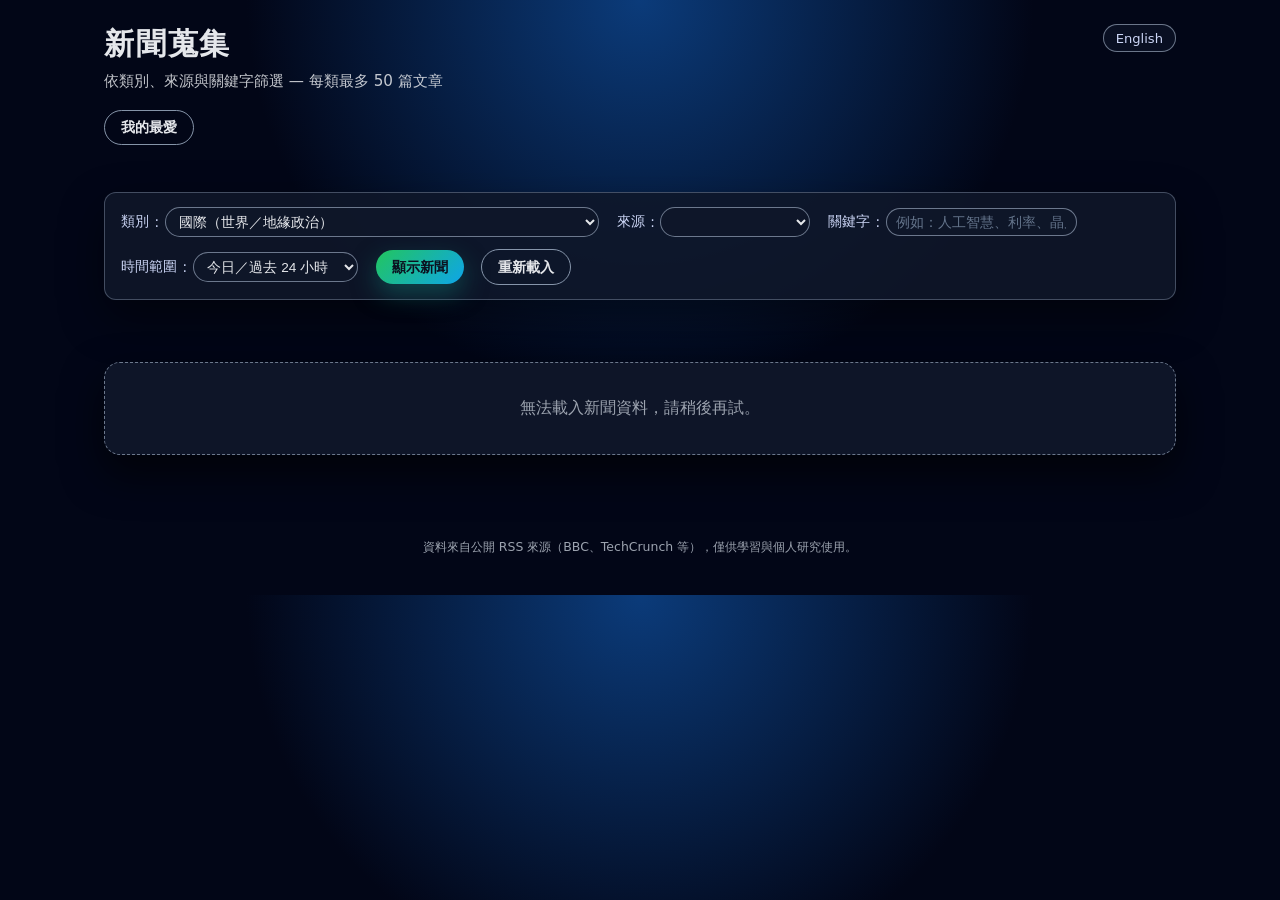
==== web/index.html @ f0f498b0 "新增 GitHub Pages 靜態版：Actions 定時抓 RSS，免冷啟動 - scripts/build_site.py：抓 RSS（逾時 20 秒、平行抓取）、合併線上舊資料，保留 180 " ====
<!DOCTYPE html>
<html lang="zh-Hant">
  <head>
    <meta charset="UTF-8" />
    <meta name="viewport" content="width=device-width, initial-scale=1" />
    <title>新聞蒐集</title>
    <link rel="stylesheet" href="style.css" />
  </head>
  <body data-page="index">
    <header>
      <div class="header-top">
        <div>
          <h1 data-i18n="app_title">新聞蒐集</h1>
          <p data-i18n="app_subtitle"></p>
          <p class="updated-at" id="updated-at"></p>
        </div>
        <a class="lang-switch" id="lang-switch" href="#"></a>
      </div>
      <nav>
        <a class="button secondary" id="favorites-link" href="favorites.html" data-i18n="my_favorites"></a>
      </nav>
    </header>

    <section class="controls">
      <form class="filter-form" id="filter-form">
        <label>
          <span data-i18n="section"></span>:
          <select name="block" id="block"></select>
        </label>
        <label>
          <span data-i18n="source"></span>:
          <select name="source" id="source"></select>
        </label>
        <label>
          <span data-i18n="keyword"></span>:
          <input type="text" name="q" id="q" />
        </label>
        <label>
          <span data-i18n="time_range"></span>:
          <select name="period" id="period"></select>
        </label>
        <button type="submit" data-i18n="show_news"></button>
        <button type="button" class="button secondary" id="reload" data-i18n="refresh_news"></button>
      </form>
    </section>

    <main>
      <section class="block-content">
        <h2 id="block-label"></h2>
        <p class="block-meta" id="block-meta"></p>
        <ul class="article-list" id="article-list"></ul>
        <p class="empty" id="empty" hidden></p>
      </section>
    </main>

    <footer>
      <p data-i18n="footer_note"></p>
    </footer>
    <script src="app.js"></script>
  </body>
</html>
---- web/style.css ----
*,
*::before,
*::after {
  box-sizing: border-box;
}

body {
  margin: 0;
  font-family: system-ui, -apple-system, BlinkMacSystemFont, "Segoe UI",
    "Noto Sans TC", sans-serif;
  background: radial-gradient(circle at top, #0b3b7a 0, #020617 45%, #020617 100%);
  color: #e5e7eb;
}

a {
  color: inherit;
  text-decoration: none;
}

a:hover {
  text-decoration: underline;
}

header {
  padding: 1.5rem 1.5rem 1.25rem;
  max-width: 1120px;
  margin: 0 auto;
}

header h1 {
  margin: 0 0 0.35rem 0;
  font-size: 1.9rem;
  letter-spacing: 0.06em;
}

header p {
  margin: 0;
  opacity: 0.85;
  font-size: 0.95rem;
}

header nav {
  margin-top: 0.75rem;
}

.header-top {
  display: flex;
  justify-content: space-between;
  align-items: flex-start;
  gap: 1rem;
}

.lang-switch {
  flex-shrink: 0;
  padding: 0.35rem 0.75rem;
  border-radius: 999px;
  border: 1px solid rgba(148, 163, 184, 0.7);
  font-size: 0.82rem;
  color: #cbd5f5;
  background: rgba(15, 23, 42, 0.6);
  text-decoration: none;
  transition: background 0.12s ease, border-color 0.12s ease;
}

.lang-switch:hover {
  text-decoration: none;
  background: rgba(15, 23, 42, 0.9);
  border-color: #38bdf8;
}

.controls {
  margin-top: 0.75rem;
  padding: 0.9rem 1.5rem 1.1rem;
  max-width: 1120px;
  margin-left: auto;
  margin-right: auto;
}

.filter-form {
  display: flex;
  flex-wrap: wrap;
  gap: 0.75rem 1.1rem;
  align-items: center;
  padding: 0.9rem 1rem;
  border-radius: 0.75rem;
  background: rgba(15, 23, 42, 0.88);
  box-shadow: 0 18px 45px rgba(0, 0, 0, 0.45);
  border: 1px solid rgba(148, 163, 184, 0.4);
}

.filter-form label {
  font-size: 0.85rem;
  display: flex;
  flex-wrap: wrap;
  gap: 0.35rem;
  align-items: center;
  color: #cbd5f5;
}

select,
input[type="text"] {
  padding: 0.35rem 0.6rem;
  border-radius: 999px;
  border: 1px solid rgba(148, 163, 184, 0.7);
  background: rgba(15, 23, 42, 0.9);
  color: #e5e7eb;
  font-size: 0.85rem;
  min-width: 150px;
}

input[type="text"]::placeholder {
  color: #64748b;
}

select:focus,
input[type="text"]:focus {
  outline: none;
  border-color: #38bdf8;
  box-shadow: 0 0 0 1px rgba(56, 189, 248, 0.4);
}

button,
.button {
  display: inline-flex;
  align-items: center;
  justify-content: center;
  padding: 0.45rem 1rem;
  border-radius: 999px;
  border: none;
  background: linear-gradient(135deg, #22c55e, #0ea5e9);
  color: #0b1120;
  font-size: 0.9rem;
  font-weight: 600;
  cursor: pointer;
  text-decoration: none;
  transition: transform 0.12s ease, box-shadow 0.12s ease, filter 0.12s ease;
  box-shadow: 0 10px 25px rgba(15, 118, 110, 0.5);
}

button:hover,
.button:hover {
  filter: brightness(1.05);
  transform: translateY(-1px);
  box-shadow: 0 16px 35px rgba(15, 118, 110, 0.7);
}

.button.secondary {
  background: transparent;
  color: #e5e7eb;
  border: 1px solid rgba(148, 163, 184, 0.9);
  box-shadow: none;
}

.button.secondary:hover {
  background: rgba(15, 23, 42, 0.85);
  box-shadow: 0 8px 22px rgba(15, 23, 42, 0.6);
}

.button.small {
  padding: 0.25rem 0.7rem;
  font-size: 0.78rem;
}

main {
  padding: 0.5rem 1.5rem 2.5rem;
  max-width: 1120px;
  margin: 0 auto;
}

.block-content h2 {
  margin-top: 0.5rem;
}

.block-meta {
  font-size: 0.85rem;
  color: #9ca3af;
  margin: 0 0 0.75rem 0;
}

.favorite-form {
  margin-top: 0.5rem;
}

.article-list {
  list-style: none;
  margin: 0;
  padding: 0;
  display: grid;
  grid-template-columns: repeat(2, minmax(0, 1fr));
  gap: 1rem;
}

.article-item {
  background: rgba(15, 23, 42, 0.94);
  border-radius: 0.9rem;
  padding: 0.9rem 1rem;
  box-shadow: 0 18px 40px rgba(0, 0, 0, 0.65);
  border: 1px solid rgba(30, 64, 175, 0.7);
  display: flex;
  flex-direction: column;
  gap: 0.35rem;
}

.article-item:hover {
  border-color: #38bdf8;
}

.article-title {
  margin: 0 0 0.15rem;
  font-size: 1rem;
  line-height: 1.4;
}

.article-title a {
  color: #f9fafb;
}

.meta {
  display: flex;
  flex-wrap: wrap;
  gap: 0.35rem 0.75rem;
  font-size: 0.78rem;
  color: #9ca3af;
  align-items: center;
}

.badge {
  display: inline-flex;
  align-items: center;
  padding: 0.12rem 0.45rem;
  border-radius: 999px;
  background: rgba(37, 99, 235, 0.22);
  color: #bfdbfe;
  font-weight: 600;
}

.source {
  font-weight: 500;
  color: #e5e7eb;
}

.time {
  opacity: 0.75;
}

.summary {
  margin: 0.2rem 0 0;
  font-size: 0.86rem;
  line-height: 1.6;
  color: #e5e7eb;
}

.empty {
  padding: 2.2rem;
  text-align: center;
  background: rgba(15, 23, 42, 0.95);
  border-radius: 1rem;
  color: #9ca3af;
  border: 1px dashed rgba(148, 163, 184, 0.7);
  box-shadow: 0 18px 40px rgba(0, 0, 0, 0.65);
}

footer {
  padding: 1rem 1.5rem 1.6rem;
  font-size: 0.78rem;
  color: #9ca3af;
  text-align: center;
}

@media (max-width: 900px) {
  header,
  .controls,
  main,
  footer {
    padding-left: 1rem;
    padding-right: 1rem;
  }

  .filter-form {
    padding: 0.85rem 0.75rem;
  }

  .article-list {
    grid-template-columns: 1fr;
  }
}

/* ---- GitHub Pages 靜態版新增 ---- */
.updated-at {
  margin-top: 0.4rem;
  font-size: 0.82rem;
  opacity: 0.7;
}

.button.saved {
  opacity: 0.65;
}

.favorite-form {
  display: flex;
  gap: 0.5rem;
}
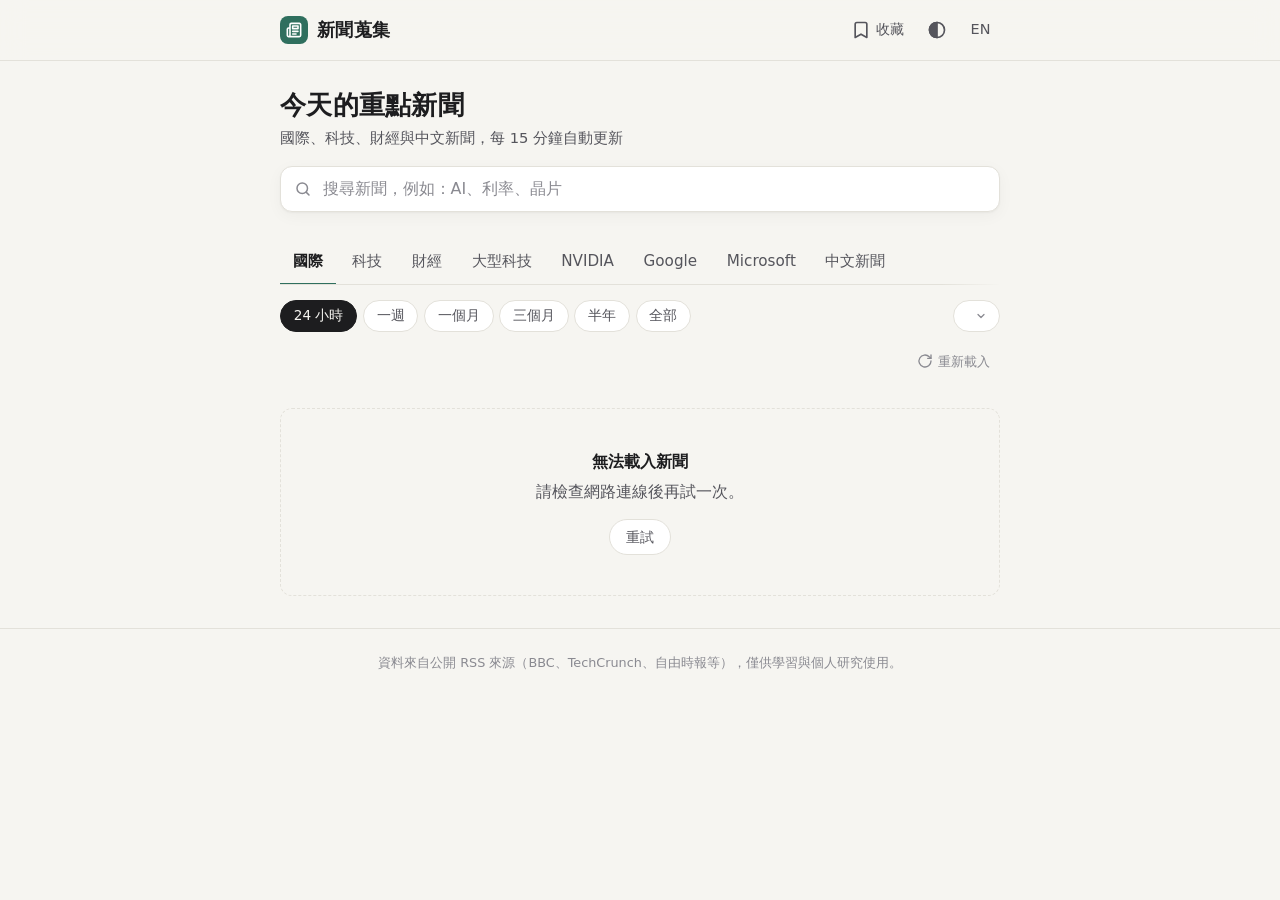
==== commit 17081ad9: "重新設計新聞網站介面：柔和配色、深色模式、分類分頁 - 配色改成柔和的米白／深灰中性色，只用一個主色；支援淺色、深色、跟隨系統三種主題 - 類別下拉選單改成分頁、時間範圍改成按鈕；搜尋即時篩選，不用再" ====
--- a/web/index.html
+++ b/web/index.html
@@ -3,58 +3,75 @@
   <head>
     <meta charset="UTF-8" />
     <meta name="viewport" content="width=device-width, initial-scale=1" />
+    <meta name="theme-color" content="#f6f5f1" media="(prefers-color-scheme: light)" />
+    <meta name="theme-color" content="#141517" media="(prefers-color-scheme: dark)" />
     <title>新聞蒐集</title>
+    <script>
+      // 先套用主題，避免閃爍
+      try { var th = localStorage.getItem("boson-news:theme"); if (th === "light" || th === "dark") document.documentElement.dataset.theme = th; } catch (e) {}
+    </script>
     <link rel="stylesheet" href="style.css" />
   </head>
   <body data-page="index">
-    <header>
-      <div class="header-top">
-        <div>
-          <h1 data-i18n="app_title">新聞蒐集</h1>
-          <p data-i18n="app_subtitle"></p>
-          <p class="updated-at" id="updated-at"></p>
+    <header class="topbar">
+      <div class="container topbar-inner">
+        <a class="brand" href="./" id="brand">
+          <span class="brand-mark" aria-hidden="true">
+            <svg width="16" height="16" viewBox="0 0 24 24" fill="none" stroke="currentColor" stroke-width="2.4" stroke-linecap="round" stroke-linejoin="round"><path d="M4 22h16a2 2 0 0 0 2-2V4a2 2 0 0 0-2-2H8a2 2 0 0 0-2 2v16a2 2 0 0 1-2 2Zm0 0a2 2 0 0 1-2-2v-9c0-1.1.9-2 2-2h2"/><path d="M18 14h-8M15 18h-5M10 6h8v4h-8z"/></svg>
+          </span>
+          <span data-i18n="app_title"></span>
+        </a>
+        <div class="topbar-actions">
+          <a class="icon-btn" id="favorites-link" href="favorites.html">
+            <svg viewBox="0 0 24 24" fill="none" stroke="currentColor" stroke-width="2" stroke-linecap="round" stroke-linejoin="round" aria-hidden="true"><path d="m19 21-7-4-7 4V5a2 2 0 0 1 2-2h10a2 2 0 0 1 2 2v16z"/></svg>
+            <span class="label-text" data-i18n="my_favorites"></span>
+            <span class="count" id="fav-count"></span>
+          </a>
+          <button class="icon-btn" id="theme-toggle" type="button"></button>
+          <a class="icon-btn" id="lang-switch" href="#"></a>
         </div>
-        <a class="lang-switch" id="lang-switch" href="#"></a>
       </div>
-      <nav>
-        <a class="button secondary" id="favorites-link" href="favorites.html" data-i18n="my_favorites"></a>
-      </nav>
     </header>
 
-    <section class="controls">
-      <form class="filter-form" id="filter-form">
-        <label>
-          <span data-i18n="section"></span>:
-          <select name="block" id="block"></select>
-        </label>
-        <label>
-          <span data-i18n="source"></span>:
-          <select name="source" id="source"></select>
-        </label>
-        <label>
-          <span data-i18n="keyword"></span>:
-          <input type="text" name="q" id="q" />
-        </label>
-        <label>
-          <span data-i18n="time_range"></span>:
-          <select name="period" id="period"></select>
-        </label>
-        <button type="submit" data-i18n="show_news"></button>
-        <button type="button" class="button secondary" id="reload" data-i18n="refresh_news"></button>
-      </form>
-    </section>
+    <main class="container">
+      <section class="intro">
+        <h1 data-i18n="headline"></h1>
+        <p data-i18n="app_subtitle"></p>
+        <div class="search" role="search">
+          <svg viewBox="0 0 24 24" fill="none" stroke="currentColor" stroke-width="2" stroke-linecap="round" aria-hidden="true"><circle cx="11" cy="11" r="7"/><path d="m20 20-3.5-3.5"/></svg>
+          <label for="q" class="visually-hidden" data-i18n="keyword"></label>
+          <input type="search" id="q" autocomplete="off" enterkeyhint="search" />
+          <button class="icon-btn clear" id="clear-q" type="button" hidden>
+            <svg viewBox="0 0 24 24" fill="none" stroke="currentColor" stroke-width="2" stroke-linecap="round" aria-hidden="true"><path d="M18 6 6 18M6 6l12 12"/></svg>
+          </button>
+        </div>
+      </section>
 
-    <main>
-      <section class="block-content">
-        <h2 id="block-label"></h2>
-        <p class="block-meta" id="block-meta"></p>
-        <ul class="article-list" id="article-list"></ul>
-        <p class="empty" id="empty" hidden></p>
-      </section>
+      <nav class="tabs" id="tabs" role="tablist"></nav>
+
+      <div class="filters">
+        <div class="chips" id="periods" role="group"></div>
+        <label for="source" class="visually-hidden" data-i18n="source"></label>
+        <select class="select" id="source"></select>
+      </div>
+
+      <div class="status">
+        <span id="status-text" aria-live="polite"></span>
+        <button class="icon-btn" id="reload" type="button">
+          <svg viewBox="0 0 24 24" fill="none" stroke="currentColor" stroke-width="2" stroke-linecap="round" stroke-linejoin="round" aria-hidden="true"><path d="M21 12a9 9 0 1 1-2.64-6.36L21 8"/><path d="M21 3v5h-5"/></svg>
+          <span data-i18n="refresh_news"></span>
+        </button>
+      </div>
+
+      <ul class="article-list" id="article-list"></ul>
+      <div class="empty" id="empty" hidden></div>
     </main>
 
+    <button class="icon-btn back-to-top" id="back-to-top" type="button">
+      <svg viewBox="0 0 24 24" fill="none" stroke="currentColor" stroke-width="2" stroke-linecap="round" stroke-linejoin="round" aria-hidden="true"><path d="m18 15-6-6-6 6"/></svg>
+    </button>
     <footer>
-      <p data-i18n="footer_note"></p>
+      <div class="container" data-i18n="footer_note"></div>
     </footer>
     <script src="app.js"></script>
   </body>
--- a/web/style.css
+++ b/web/style.css
@@ -1,302 +1,640 @@
+/* 新聞蒐集 — 介面樣式
+   淺色／深色主題跟隨系統，也可手動切換（html[data-theme]） */
+
+:root {
+  --bg: #f6f5f1;
+  --surface: #ffffff;
+  --surface-2: #efede7;
+  --text: #1d1d1f;
+  --text-2: #55555c;
+  --text-3: #8a8a91;
+  --border: #e3e1da;
+  --accent: #2f6f5e;
+  --accent-soft: #e2efe9;
+  --accent-text: #ffffff;
+  --focus: #2f6f5e55;
+  --shadow: 0 1px 2px rgb(0 0 0 / 0.04), 0 4px 16px rgb(0 0 0 / 0.04);
+
+  --cat-international: #3b6ea8;
+  --cat-us: #7a5aa6;
+  --cat-tech: #2f7f6f;
+  --cat-business: #a8692b;
+  --cat-zh: #b04a4a;
+
+  --radius: 12px;
+  --content: 760px;
+  color-scheme: light;
+}
+
+@media (prefers-color-scheme: dark) {
+  :root:not([data-theme="light"]) {
+    --bg: #141517;
+    --surface: #1c1d20;
+    --surface-2: #26272b;
+    --text: #ebeae6;
+    --text-2: #b3b2ad;
+    --text-3: #7f7e7a;
+    --border: #2e2f33;
+    --accent: #7cc4ad;
+    --accent-soft: #1f3530;
+    --accent-text: #0f1f1a;
+    --focus: #7cc4ad55;
+    --shadow: none;
+    --cat-international: #8fb4e3;
+    --cat-us: #bba2e0;
+    --cat-tech: #7cc4ad;
+    --cat-business: #e0ad78;
+    --cat-zh: #e69a9a;
+    color-scheme: dark;
+  }
+}
+
+:root[data-theme="dark"] {
+  --bg: #141517;
+  --surface: #1c1d20;
+  --surface-2: #26272b;
+  --text: #ebeae6;
+  --text-2: #b3b2ad;
+  --text-3: #7f7e7a;
+  --border: #2e2f33;
+  --accent: #7cc4ad;
+  --accent-soft: #1f3530;
+  --accent-text: #0f1f1a;
+  --focus: #7cc4ad55;
+  --shadow: none;
+  --cat-international: #8fb4e3;
+  --cat-us: #bba2e0;
+  --cat-tech: #7cc4ad;
+  --cat-business: #e0ad78;
+  --cat-zh: #e69a9a;
+  color-scheme: dark;
+}
+
 *,
 *::before,
 *::after {
   box-sizing: border-box;
 }
 
+html {
+  -webkit-text-size-adjust: 100%;
+}
+
 body {
   margin: 0;
-  font-family: system-ui, -apple-system, BlinkMacSystemFont, "Segoe UI",
-    "Noto Sans TC", sans-serif;
-  background: radial-gradient(circle at top, #0b3b7a 0, #020617 45%, #020617 100%);
-  color: #e5e7eb;
+  background: var(--bg);
+  color: var(--text);
+  font-family: -apple-system, BlinkMacSystemFont, "Segoe UI", "PingFang TC",
+    "Noto Sans TC", "Microsoft JhengHei", system-ui, sans-serif;
+  font-size: 16px;
+  line-height: 1.6;
+  -webkit-font-smoothing: antialiased;
 }
 
 a {
   color: inherit;
+}
+
+button,
+input,
+select {
+  font: inherit;
+  color: inherit;
+}
+
+:focus-visible {
+  outline: 3px solid var(--focus);
+  outline-offset: 2px;
+  border-radius: 8px;
+}
+
+.container {
+  max-width: var(--content);
+  margin: 0 auto;
+  padding: 0 1.25rem;
+}
+
+/* ---------- 頂部列 ---------- */
+.topbar {
+  position: sticky;
+  top: 0;
+  z-index: 10;
+  background: color-mix(in srgb, var(--bg) 88%, transparent);
+  backdrop-filter: saturate(1.4) blur(12px);
+  -webkit-backdrop-filter: saturate(1.4) blur(12px);
+  border-bottom: 1px solid var(--border);
+}
+
+.topbar-inner {
+  display: flex;
+  align-items: center;
+  gap: 0.75rem;
+  height: 60px;
+}
+
+.brand {
+  display: flex;
+  align-items: center;
+  gap: 0.55rem;
+  font-weight: 700;
+  font-size: 1.1rem;
+  letter-spacing: 0.02em;
   text-decoration: none;
-}
-
-a:hover {
-  text-decoration: underline;
-}
-
-header {
-  padding: 1.5rem 1.5rem 1.25rem;
-  max-width: 1120px;
-  margin: 0 auto;
-}
-
-header h1 {
-  margin: 0 0 0.35rem 0;
-  font-size: 1.9rem;
-  letter-spacing: 0.06em;
-}
-
-header p {
-  margin: 0;
-  opacity: 0.85;
-  font-size: 0.95rem;
-}
-
-header nav {
-  margin-top: 0.75rem;
-}
-
-.header-top {
-  display: flex;
-  justify-content: space-between;
-  align-items: flex-start;
-  gap: 1rem;
-}
-
-.lang-switch {
-  flex-shrink: 0;
-  padding: 0.35rem 0.75rem;
-  border-radius: 999px;
-  border: 1px solid rgba(148, 163, 184, 0.7);
-  font-size: 0.82rem;
-  color: #cbd5f5;
-  background: rgba(15, 23, 42, 0.6);
-  text-decoration: none;
-  transition: background 0.12s ease, border-color 0.12s ease;
-}
-
-.lang-switch:hover {
-  text-decoration: none;
-  background: rgba(15, 23, 42, 0.9);
-  border-color: #38bdf8;
-}
-
-.controls {
-  margin-top: 0.75rem;
-  padding: 0.9rem 1.5rem 1.1rem;
-  max-width: 1120px;
+  white-space: nowrap;
+}
+
+.brand-mark {
+  display: grid;
+  place-items: center;
+  width: 28px;
+  height: 28px;
+  border-radius: 8px;
+  background: var(--accent);
+  color: var(--accent-text);
+}
+
+.topbar-actions {
   margin-left: auto;
-  margin-right: auto;
-}
-
-.filter-form {
-  display: flex;
-  flex-wrap: wrap;
-  gap: 0.75rem 1.1rem;
+  display: flex;
   align-items: center;
-  padding: 0.9rem 1rem;
-  border-radius: 0.75rem;
-  background: rgba(15, 23, 42, 0.88);
-  box-shadow: 0 18px 45px rgba(0, 0, 0, 0.45);
-  border: 1px solid rgba(148, 163, 184, 0.4);
-}
-
-.filter-form label {
-  font-size: 0.85rem;
-  display: flex;
-  flex-wrap: wrap;
-  gap: 0.35rem;
-  align-items: center;
-  color: #cbd5f5;
-}
-
-select,
-input[type="text"] {
-  padding: 0.35rem 0.6rem;
-  border-radius: 999px;
-  border: 1px solid rgba(148, 163, 184, 0.7);
-  background: rgba(15, 23, 42, 0.9);
-  color: #e5e7eb;
-  font-size: 0.85rem;
-  min-width: 150px;
-}
-
-input[type="text"]::placeholder {
-  color: #64748b;
-}
-
-select:focus,
-input[type="text"]:focus {
-  outline: none;
-  border-color: #38bdf8;
-  box-shadow: 0 0 0 1px rgba(56, 189, 248, 0.4);
-}
-
-button,
-.button {
+  gap: 0.25rem;
+}
+
+.icon-btn {
   display: inline-flex;
   align-items: center;
   justify-content: center;
-  padding: 0.45rem 1rem;
+  gap: 0.35rem;
+  min-width: 38px;
+  height: 38px;
+  padding: 0 0.6rem;
+  border: none;
+  border-radius: 10px;
+  background: transparent;
+  color: var(--text-2);
+  font-size: 0.9rem;
+  text-decoration: none;
+  cursor: pointer;
+  transition: background 0.15s, color 0.15s;
+}
+
+.icon-btn:hover {
+  background: var(--surface-2);
+  color: var(--text);
+}
+
+.icon-btn svg {
+  width: 20px;
+  height: 20px;
+  flex-shrink: 0;
+}
+
+.icon-btn .count {
+  min-width: 1.25rem;
+  padding: 0 0.35rem;
   border-radius: 999px;
+  background: var(--accent);
+  color: var(--accent-text);
+  font-size: 0.72rem;
+  font-weight: 700;
+  line-height: 1.25rem;
+}
+
+.icon-btn .count:empty {
+  display: none;
+}
+
+/* ---------- 搜尋與篩選 ---------- */
+.intro {
+  padding: 1.75rem 0 0.5rem;
+}
+
+.intro h1 {
+  margin: 0;
+  font-size: 1.6rem;
+  line-height: 1.3;
+  letter-spacing: 0.01em;
+}
+
+.intro p {
+  margin: 0.25rem 0 0;
+  color: var(--text-2);
+  font-size: 0.92rem;
+}
+
+.search {
+  position: relative;
+  margin-top: 1rem;
+}
+
+.search svg {
+  position: absolute;
+  left: 0.9rem;
+  top: 50%;
+  width: 18px;
+  height: 18px;
+  transform: translateY(-50%);
+  color: var(--text-3);
+  pointer-events: none;
+}
+
+.search input {
+  width: 100%;
+  height: 46px;
+  padding: 0 2.6rem 0 2.6rem;
+  border: 1px solid var(--border);
+  border-radius: var(--radius);
+  background: var(--surface);
+  box-shadow: var(--shadow);
+  outline: none;
+  transition: border-color 0.15s;
+}
+
+.search input::placeholder {
+  color: var(--text-3);
+}
+
+.search input:focus {
+  border-color: var(--accent);
+}
+
+.search .clear {
+  position: absolute;
+  right: 0.4rem;
+  top: 50%;
+  transform: translateY(-50%);
+}
+
+.tabs {
+  display: flex;
+  gap: 0.25rem;
+  margin: 1.25rem 0 0;
+  overflow-x: auto;
+  scrollbar-width: none;
+  border-bottom: 1px solid var(--border);
+  -webkit-mask-image: linear-gradient(to right, #000 92%, transparent);
+  mask-image: linear-gradient(to right, #000 92%, transparent);
+}
+
+.tabs::-webkit-scrollbar {
+  display: none;
+}
+
+.tab {
+  flex-shrink: 0;
+  padding: 0.6rem 0.8rem;
   border: none;
-  background: linear-gradient(135deg, #22c55e, #0ea5e9);
-  color: #0b1120;
-  font-size: 0.9rem;
-  font-weight: 600;
+  border-bottom: 2px solid transparent;
+  margin-bottom: -1px;
+  background: none;
+  color: var(--text-2);
+  font-size: 0.95rem;
   cursor: pointer;
-  text-decoration: none;
-  transition: transform 0.12s ease, box-shadow 0.12s ease, filter 0.12s ease;
-  box-shadow: 0 10px 25px rgba(15, 118, 110, 0.5);
-}
-
-button:hover,
-.button:hover {
-  filter: brightness(1.05);
-  transform: translateY(-1px);
-  box-shadow: 0 16px 35px rgba(15, 118, 110, 0.7);
-}
-
-.button.secondary {
-  background: transparent;
-  color: #e5e7eb;
-  border: 1px solid rgba(148, 163, 184, 0.9);
-  box-shadow: none;
-}
-
-.button.secondary:hover {
-  background: rgba(15, 23, 42, 0.85);
-  box-shadow: 0 8px 22px rgba(15, 23, 42, 0.6);
-}
-
-.button.small {
-  padding: 0.25rem 0.7rem;
-  font-size: 0.78rem;
-}
-
+  white-space: nowrap;
+  transition: color 0.15s, border-color 0.15s;
+}
+
+.tab:hover {
+  color: var(--text);
+}
+
+.tab[aria-selected="true"] {
+  color: var(--text);
+  font-weight: 650;
+  border-bottom-color: var(--accent);
+}
+
+.filters {
+  display: flex;
+  flex-wrap: wrap;
+  align-items: center;
+  gap: 0.5rem;
+  padding: 0.9rem 0;
+}
+
+.chips {
+  display: flex;
+  flex-wrap: wrap;
+  gap: 0.35rem;
+}
+
+.chip {
+  height: 32px;
+  padding: 0 0.8rem;
+  border: 1px solid var(--border);
+  border-radius: 999px;
+  background: var(--surface);
+  color: var(--text-2);
+  font-size: 0.85rem;
+  cursor: pointer;
+  transition: all 0.15s;
+}
+
+.chip:hover {
+  color: var(--text);
+  border-color: var(--text-3);
+}
+
+.chip[aria-pressed="true"] {
+  background: var(--text);
+  border-color: var(--text);
+  color: var(--bg);
+}
+
+.select {
+  height: 32px;
+  max-width: 200px;
+  margin-left: auto;
+  padding: 0 2rem 0 0.8rem;
+  border: 1px solid var(--border);
+  border-radius: 999px;
+  background: var(--surface)
+    url("data:image/svg+xml,%3Csvg xmlns='http://www.w3.org/2000/svg' width='12' height='12' viewBox='0 0 24 24' fill='none' stroke='%238a8a91' stroke-width='2.5' stroke-linecap='round' stroke-linejoin='round'%3E%3Cpath d='m6 9 6 6 6-6'/%3E%3C/svg%3E")
+    no-repeat right 0.75rem center;
+  color: var(--text-2);
+  font-size: 0.85rem;
+  appearance: none;
+  cursor: pointer;
+}
+
+.status {
+  display: flex;
+  align-items: center;
+  justify-content: space-between;
+  gap: 0.5rem;
+  color: var(--text-3);
+  font-size: 0.82rem;
+}
+
+.status .icon-btn {
+  height: 30px;
+  min-width: 30px;
+  font-size: 0.82rem;
+  color: var(--text-3);
+}
+
+.status .icon-btn svg {
+  width: 16px;
+  height: 16px;
+}
+
+.spinning svg {
+  animation: spin 0.8s linear infinite;
+}
+
+@keyframes spin {
+  to {
+    transform: rotate(360deg);
+  }
+}
+
+/* ---------- 文章列表 ---------- */
 main {
-  padding: 0.5rem 1.5rem 2.5rem;
-  max-width: 1120px;
-  margin: 0 auto;
-}
-
-.block-content h2 {
-  margin-top: 0.5rem;
-}
-
-.block-meta {
-  font-size: 0.85rem;
-  color: #9ca3af;
-  margin: 0 0 0.75rem 0;
-}
-
-.favorite-form {
-  margin-top: 0.5rem;
+  padding-bottom: 3rem;
 }
 
 .article-list {
   list-style: none;
+  margin: 0.5rem 0 0;
+  padding: 0;
+}
+
+.article {
+  position: relative;
+  display: grid;
+  grid-template-columns: 1fr auto;
+  gap: 0.25rem 0.75rem;
+  padding: 1.1rem 0;
+  border-bottom: 1px solid var(--border);
+}
+
+.article:last-child {
+  border-bottom: none;
+}
+
+.article-meta {
+  grid-column: 1;
+  display: flex;
+  flex-wrap: wrap;
+  align-items: center;
+  gap: 0.15rem 0.5rem;
+  color: var(--text-3);
+  font-size: 0.8rem;
+}
+
+.article-meta .cat {
+  font-weight: 650;
+  color: var(--cat, var(--text-2));
+}
+
+.article-meta .dot::before {
+  content: "·";
+}
+
+.article-meta .src {
+  color: var(--text-2);
+}
+
+.article h3 {
+  grid-column: 1;
   margin: 0;
-  padding: 0;
-  display: grid;
-  grid-template-columns: repeat(2, minmax(0, 1fr));
-  gap: 1rem;
-}
-
-.article-item {
-  background: rgba(15, 23, 42, 0.94);
-  border-radius: 0.9rem;
-  padding: 0.9rem 1rem;
-  box-shadow: 0 18px 40px rgba(0, 0, 0, 0.65);
-  border: 1px solid rgba(30, 64, 175, 0.7);
-  display: flex;
-  flex-direction: column;
-  gap: 0.35rem;
-}
-
-.article-item:hover {
-  border-color: #38bdf8;
-}
-
-.article-title {
-  margin: 0 0 0.15rem;
-  font-size: 1rem;
-  line-height: 1.4;
-}
-
-.article-title a {
-  color: #f9fafb;
-}
-
-.meta {
-  display: flex;
-  flex-wrap: wrap;
-  gap: 0.35rem 0.75rem;
-  font-size: 0.78rem;
-  color: #9ca3af;
-  align-items: center;
-}
-
-.badge {
-  display: inline-flex;
-  align-items: center;
-  padding: 0.12rem 0.45rem;
+  font-size: 1.08rem;
+  font-weight: 650;
+  line-height: 1.45;
+}
+
+.article h3 a {
+  text-decoration: none;
+}
+
+/* 整張卡片可點，按鈕維持在上層 */
+.article h3 a::after {
+  content: "";
+  position: absolute;
+  inset: 0;
+}
+
+.article:hover h3 a {
+  color: var(--accent);
+}
+
+.article h3 a:visited {
+  color: var(--text-2);
+}
+
+.article .summary {
+  grid-column: 1;
+  margin: 0;
+  color: var(--text-2);
+  font-size: 0.92rem;
+  display: -webkit-box;
+  -webkit-line-clamp: 2;
+  -webkit-box-orient: vertical;
+  overflow: hidden;
+}
+
+.article .bookmark {
+  grid-column: 2;
+  grid-row: 1 / span 3;
+  align-self: start;
+  position: relative;
+  z-index: 1;
+  margin-top: -0.3rem;
+}
+
+.bookmark[aria-pressed="true"] {
+  color: var(--accent);
+}
+
+.bookmark[aria-pressed="true"] svg {
+  fill: currentColor;
+}
+
+.cat-international { --cat: var(--cat-international); }
+.cat-us { --cat: var(--cat-us); }
+.cat-tech { --cat: var(--cat-tech); }
+.cat-business { --cat: var(--cat-business); }
+.cat-zh { --cat: var(--cat-zh); }
+
+/* 載入骨架 */
+.skeleton {
+  padding: 1.1rem 0;
+  border-bottom: 1px solid var(--border);
+}
+
+.skeleton span {
+  display: block;
+  height: 0.8rem;
+  margin: 0.45rem 0;
+  border-radius: 6px;
+  background: linear-gradient(90deg, var(--surface-2), var(--border), var(--surface-2));
+  background-size: 200% 100%;
+  animation: shimmer 1.2s infinite;
+}
+
+@keyframes shimmer {
+  to {
+    background-position: -200% 0;
+  }
+}
+
+.empty {
+  margin: 2rem 0;
+  padding: 2.5rem 1.5rem;
+  border: 1px dashed var(--border);
+  border-radius: var(--radius);
+  color: var(--text-2);
+  text-align: center;
+}
+
+.empty strong {
+  display: block;
+  margin-bottom: 0.3rem;
+  color: var(--text);
+}
+
+.empty button {
+  margin-top: 0.9rem;
+}
+
+.btn {
+  height: 36px;
+  padding: 0 1rem;
+  border: 1px solid var(--border);
   border-radius: 999px;
-  background: rgba(37, 99, 235, 0.22);
-  color: #bfdbfe;
-  font-weight: 600;
-}
-
-.source {
-  font-weight: 500;
-  color: #e5e7eb;
-}
-
-.time {
-  opacity: 0.75;
-}
-
-.summary {
-  margin: 0.2rem 0 0;
-  font-size: 0.86rem;
-  line-height: 1.6;
-  color: #e5e7eb;
-}
-
-.empty {
-  padding: 2.2rem;
+  background: var(--surface);
+  cursor: pointer;
+  font-size: 0.88rem;
+}
+
+.btn:hover {
+  border-color: var(--text-3);
+}
+
+footer {
+  padding: 1.5rem 0 2.5rem;
+  border-top: 1px solid var(--border);
+  color: var(--text-3);
+  font-size: 0.8rem;
   text-align: center;
-  background: rgba(15, 23, 42, 0.95);
-  border-radius: 1rem;
-  color: #9ca3af;
-  border: 1px dashed rgba(148, 163, 184, 0.7);
-  box-shadow: 0 18px 40px rgba(0, 0, 0, 0.65);
-}
-
-footer {
-  padding: 1rem 1.5rem 1.6rem;
-  font-size: 0.78rem;
-  color: #9ca3af;
-  text-align: center;
-}
-
-@media (max-width: 900px) {
-  header,
-  .controls,
-  main,
-  footer {
-    padding-left: 1rem;
-    padding-right: 1rem;
-  }
-
-  .filter-form {
-    padding: 0.85rem 0.75rem;
-  }
-
-  .article-list {
-    grid-template-columns: 1fr;
-  }
-}
-
-/* ---- GitHub Pages 靜態版新增 ---- */
-.updated-at {
-  margin-top: 0.4rem;
-  font-size: 0.82rem;
-  opacity: 0.7;
-}
-
-.button.saved {
-  opacity: 0.65;
-}
-
-.favorite-form {
-  display: flex;
-  gap: 0.5rem;
-}
+}
+
+.back-to-top {
+  position: fixed;
+  right: 1.25rem;
+  bottom: 1.25rem;
+  z-index: 5;
+  background: var(--surface);
+  border: 1px solid var(--border);
+  box-shadow: var(--shadow);
+  opacity: 0;
+  pointer-events: none;
+  transform: translateY(8px);
+  transition: opacity 0.2s, transform 0.2s;
+}
+
+.back-to-top.show {
+  opacity: 1;
+  pointer-events: auto;
+  transform: none;
+}
+
+[hidden] {
+  display: none !important;
+}
+
+.visually-hidden {
+  position: absolute;
+  width: 1px;
+  height: 1px;
+  overflow: hidden;
+  clip: rect(0 0 0 0);
+  white-space: nowrap;
+}
+
+@media (max-width: 600px) {
+  .container {
+    padding: 0 1rem;
+  }
+  .intro {
+    padding-top: 1.25rem;
+  }
+  .intro h1 {
+    font-size: 1.35rem;
+  }
+  .label-text {
+    display: none;
+  }
+  .filters {
+    flex-wrap: nowrap;
+    flex-direction: column;
+    align-items: stretch;
+  }
+  .chips {
+    flex-wrap: nowrap;
+    overflow-x: auto;
+    scrollbar-width: none;
+    margin: 0 -1rem;
+    padding: 0 1rem;
+  }
+  .chips::-webkit-scrollbar {
+    display: none;
+  }
+  .chip {
+    flex-shrink: 0;
+  }
+  .select {
+    margin-left: 0;
+    max-width: none;
+  }
+  .article h3 {
+    font-size: 1.02rem;
+  }
+}
+
+@media (prefers-reduced-motion: reduce) {
+  * {
+    animation: none !important;
+    transition: none !important;
+  }
+}
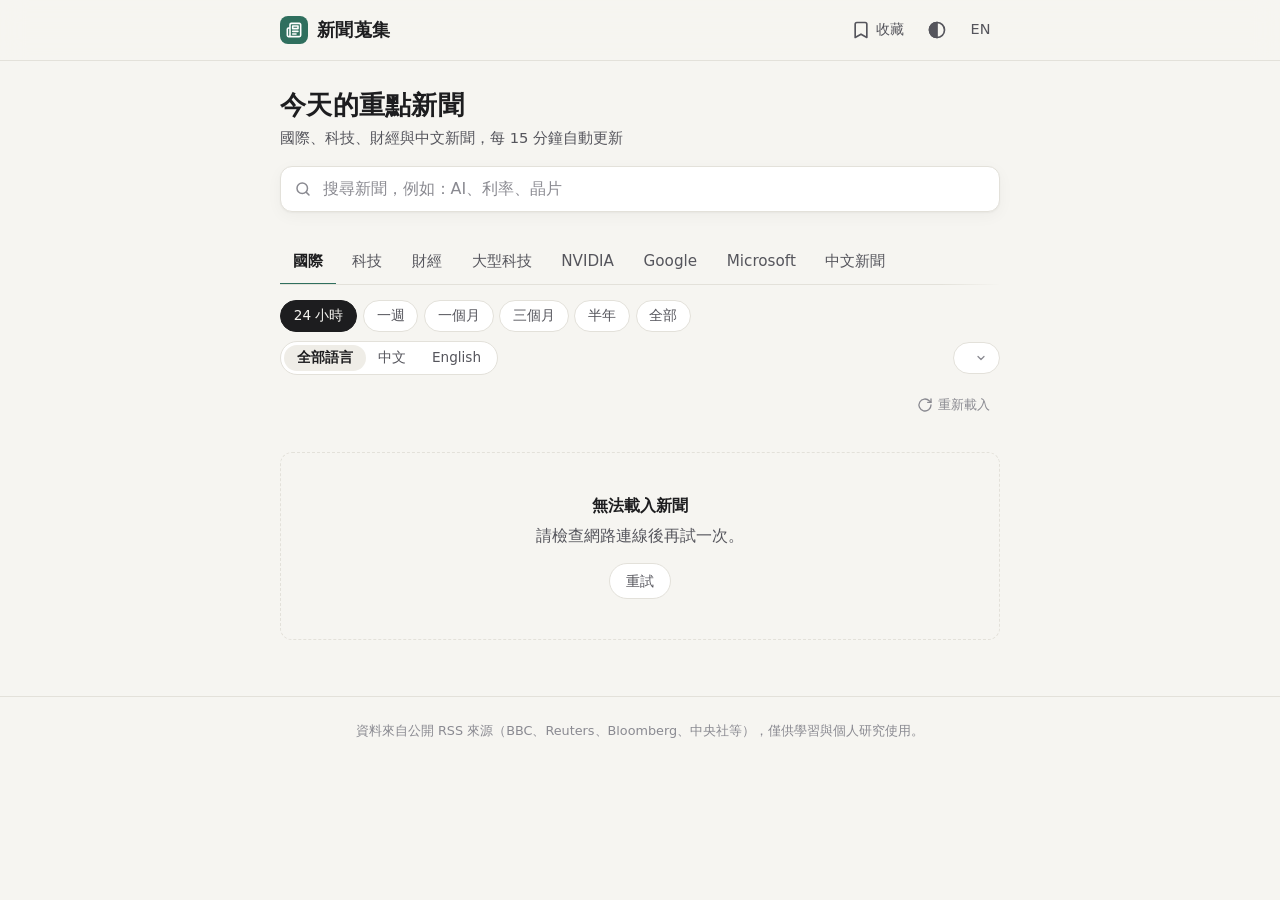
==== commit 9f0ba5c7: "改善使用體驗：語言篩選、日期分組、新文章標記、自動更新提示 - 文章語言切換（全部／中文／English），選擇會記住 - 依日期分組（今天、昨天、某月某日），列表內顯示發布時刻 - 上次造訪後的新文" ====
--- a/web/index.html
+++ b/web/index.html
@@ -11,6 +11,11 @@
       try { var th = localStorage.getItem("boson-news:theme"); if (th === "light" || th === "dark") document.documentElement.dataset.theme = th; } catch (e) {}
     </script>
     <link rel="stylesheet" href="style.css" />
+    <link rel="icon" href="icon.svg" type="image/svg+xml" />
+    <link rel="apple-touch-icon" href="icon-180.png" />
+    <link rel="manifest" href="manifest.webmanifest" />
+    <meta name="apple-mobile-web-app-capable" content="yes" />
+    <meta name="apple-mobile-web-app-title" content="新聞蒐集" />
   </head>
   <body data-page="index">
     <header class="topbar">
@@ -47,12 +52,17 @@
         </div>
       </section>
 
-      <nav class="tabs" id="tabs" role="tablist"></nav>
+      <div class="sticky-nav">
+        <nav class="tabs" id="tabs" role="tablist"></nav>
+      </div>
 
       <div class="filters">
         <div class="chips" id="periods" role="group"></div>
-        <label for="source" class="visually-hidden" data-i18n="source"></label>
-        <select class="select" id="source"></select>
+        <div class="filters-row">
+          <div class="chips segmented" id="content-langs" role="group"></div>
+          <label for="source" class="visually-hidden" data-i18n="source"></label>
+          <select class="select" id="source"></select>
+        </div>
       </div>
 
       <div class="status">
@@ -63,8 +73,11 @@
         </button>
       </div>
 
+      <button class="new-banner" id="new-banner" type="button" hidden></button>
+
       <ul class="article-list" id="article-list"></ul>
       <div class="empty" id="empty" hidden></div>
+      <div class="more"><button class="btn" id="show-more" type="button" hidden></button></div>
     </main>
 
     <button class="icon-btn back-to-top" id="back-to-top" type="button">
--- a/web/style.css
+++ b/web/style.css
@@ -638,3 +638,149 @@
     transition: none !important;
   }
 }
+
+/* ---------- 第二版：固定分頁列、語言切換、日期分組、新文章 ---------- */
+.sticky-nav {
+  position: sticky;
+  top: 60px;
+  z-index: 8;
+  margin: 1.25rem -1.25rem 0;
+  padding: 0 1.25rem;
+  background: var(--bg);
+}
+
+.sticky-nav .tabs {
+  margin: 0;
+}
+
+.filters {
+  flex-direction: column;
+  align-items: stretch;
+  gap: 0.6rem;
+}
+
+.filters-row {
+  display: flex;
+  align-items: center;
+  gap: 0.5rem;
+}
+
+.segmented {
+  flex-wrap: nowrap;
+  gap: 0;
+  padding: 3px;
+  border: 1px solid var(--border);
+  border-radius: 999px;
+  background: var(--surface);
+}
+
+.segmented .chip {
+  height: 26px;
+  border: none;
+  background: transparent;
+}
+
+.segmented .chip[aria-pressed="true"] {
+  background: var(--surface-2);
+  color: var(--text);
+  font-weight: 650;
+}
+
+.day-header {
+  position: relative;
+  margin: 1.25rem 0 0;
+  padding: 0.35rem 0;
+  color: var(--text-3);
+  font-size: 0.78rem;
+  font-weight: 700;
+  letter-spacing: 0.08em;
+  text-transform: uppercase;
+  border-bottom: 1px solid var(--border);
+}
+
+.day-header:first-child {
+  margin-top: 0.25rem;
+}
+
+.day-header + .article {
+  padding-top: 0.9rem;
+}
+
+.new-dot {
+  width: 7px;
+  height: 7px;
+  border-radius: 50%;
+  background: var(--accent);
+  flex-shrink: 0;
+}
+
+.article.is-read h3 a,
+.article.is-read .summary {
+  color: var(--text-3);
+}
+
+.article.is-read h3 {
+  font-weight: 550;
+}
+
+.new-banner {
+  position: sticky;
+  top: 112px;
+  z-index: 7;
+  display: block;
+  width: fit-content;
+  margin: 0.5rem auto;
+  padding: 0.5rem 1.1rem;
+  border: none;
+  border-radius: 999px;
+  background: var(--accent);
+  color: var(--accent-text);
+  font-size: 0.88rem;
+  font-weight: 600;
+  box-shadow: 0 6px 20px rgb(0 0 0 / 0.15);
+  cursor: pointer;
+  animation: drop-in 0.25s ease-out;
+}
+
+@keyframes drop-in {
+  from {
+    opacity: 0;
+    transform: translateY(-8px);
+  }
+}
+
+.more {
+  display: flex;
+  justify-content: center;
+  padding: 0.5rem 0 1rem;
+}
+
+.more .btn {
+  min-width: 220px;
+  height: 42px;
+}
+
+@media (max-width: 600px) {
+  .sticky-nav {
+    margin: 1rem -1rem 0;
+    padding: 0 1rem;
+  }
+  .filters-row {
+    flex-wrap: wrap;
+  }
+  .filters-row .select {
+    flex: 1;
+    min-width: 0;
+  }
+  .new-banner {
+    top: 108px;
+  }
+}
+
+@media (max-width: 600px) {
+  .chips.segmented {
+    margin: 0;
+    padding: 3px;
+    overflow: visible;
+  }
+}
